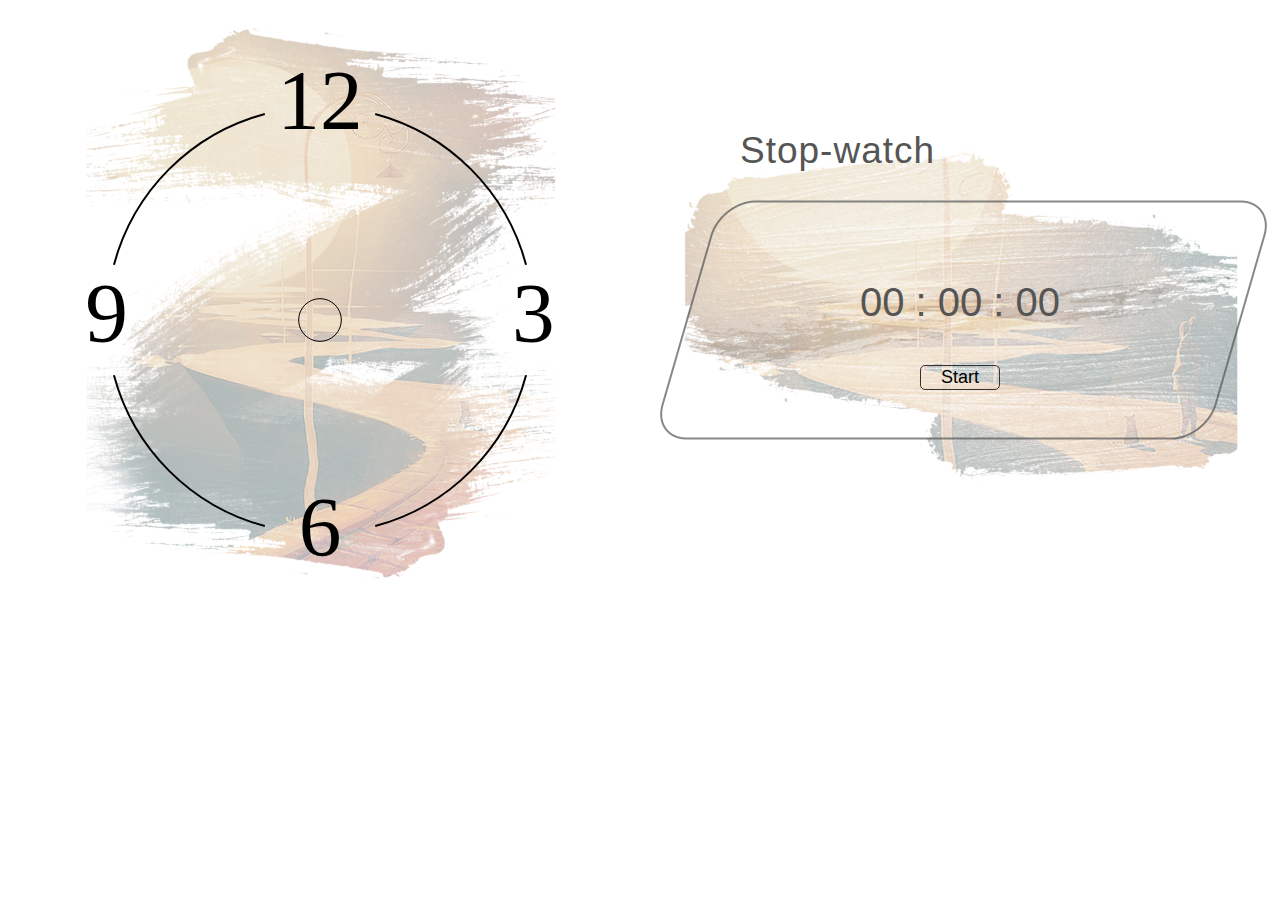
==== Index.html @ 9904d359 "Update Index.html" ====
<!DOCTYPE html>
<html lang="en">

<head>
	<meta charset="UTF-8">
	<meta name="viewport" content="width=device-width, initial-scale=1.0">
	<link rel="stylesheet" type="text/css" href="style.css">
	<link rel="preload" href="fonts/handlee-regular.ttf" as="font">
	


	<title>
		Clock
	</title>

</head>

<body>

<main>
	<audio class="tick">
		<source src="clock-tick.mp3" type="audio/mpeg">
	</audio>

	<canvas class="myCanvas_0" height="640" width="640" >
		Canvas not supportred.
	</canvas>

	<canvas class="myCanvas" height="640" width="640" >
		Canvas not supportred.
	</canvas>

	<canvas class="myCanvas_2" height="640" width="640" >
		Canvas not supportred.
	</canvas>

	<canvas class="myCanvas_3" height="640" width="640" >
		Canvas not supportred.
	</canvas>

	<div id="div_4">
		<div id="lap_div">
			<p> <strong>Lap 1: &nbsp&nbsp</strong> <span class="lap_no"> </span> </p>
			<p> <strong>Lap 2: &nbsp&nbsp</strong> <span class="lap_no"> </span></p>
			<p> <strong>Lap 3: &nbsp&nbsp</strong> <span class="lap_no"> </span></p>
			
		</div>
		<p class = "caption">
			Stop-watch
		</p>
		<p class="timer">
			00 : 00 : 00
		</p>
		<button class="start_button" onclick="start(event)">
			Start
		</button>
		<button class="resume_button" onclick="resume(event)">
			Resume
		</button>
		<button class="stop_button" onclick="stop(event)">
			Stop
		</button>
		<button class="reset_button" onclick="reset(event)">
			Reset
		</button>
		<button class="pause_button" onclick="pause(event)">
			Pause
		</button>
		<button class="lap_button" onclick="lap(event)">
			Lap
		</button>

	</div>
</main>


<script>
	
		var canvas = document.querySelector('.myCanvas');
		var canvas3 = document.querySelector('.myCanvas_3');
		var ctx = canvas.getContext("2d");
		var ctx3 = canvas3.getContext("2d");
		var radius = canvas.width/3;
		var audio = document.querySelector('.tick');
		audio.volume = 0.9;
		var num=1, temp = 50;


		ctx.translate(canvas.width/2, canvas.height/2);
		ctx3.translate(canvas.width/2, canvas.height/2); 
		

		setInterval(time,1000,ctx3,radius);
		drawclock(ctx, radius);
		numbers(ctx, radius);
		

		function drawclock(ctx, radius)
		{
			ctx.lineWidth = 2;

			ctx.beginPath();
			ctx.arc(0,0,radius,15*Math.PI/180,75*Math.PI/180);
			ctx.strokeStyle = "#000";
			ctx.stroke();
			ctx.closePath();

			ctx.beginPath();
			ctx.arc(0,0,radius,105*Math.PI/180,165*Math.PI/180);
			ctx.strokeStyle = "#000";
			ctx.stroke();
			ctx.closePath();

			ctx.beginPath();
			ctx.arc(0,0,radius,195*Math.PI/180,255*Math.PI/180);
			ctx.strokeStyle = "#000";
			ctx.stroke();
			ctx.closePath();

			ctx.beginPath();
			ctx.arc(0,0,radius,285*Math.PI/180,345*Math.PI/180);
			ctx.strokeStyle = "#000";
			ctx.stroke();
			ctx.closePath();

			ctx.beginPath();
			ctx.arc(0,0,radius*0.1,0,2*Math.PI);
			ctx.strokeStyle = "#000";				//the small circle at centre
			ctx.lineWidth = 1;
			ctx.stroke();

		}

		function numbers(ctx, radius)
		{
			ctx.textAlign = "center";
			ctx.textBaseline = "middle";
			ctx.font = radius*0.40 + "px handlee";
			ctx.fillStyle = "#000";

			for(num=3; num<13; num+=3)
			{
				var deg = num*Math.PI/6;

				ctx.rotate(deg);
				ctx.translate(0, -radius);
				ctx.rotate(-deg);
				ctx.fillText(num,0,0);
				ctx.rotate(deg);
				ctx.translate(0, radius);
				ctx.rotate(-deg);
			}
		}

		function time(ctx3, radius)
		{	

			var time = new Date();
			var hours = time.getHours();
			var min = time.getMinutes();
			var sec = time.getSeconds();
			var d = time.getDate(),supscript = 'th';
			

			audio.play();

			if(d==1)
				supscript = 'st';
			else if(d==2)
				supscript = 'nd';
			else if(d==3)
				supscript = 'rd';

			if(temp!=d)
			{
				ctx.rotate(5*Math.PI/6);
				ctx.translate(0,-radius*0.735);
				ctx.strokeStyle = "#000";		//current date code
				ctx.rotate(-5*Math.PI/6);
				ctx.fillStyle = "#fff";
				ctx.fillRect(0,0,44,22);
				ctx.strokeRect(0,0,44,22);
				ctx.rotate(5*Math.PI/6);
				//ctx.translate(0,radius*0.735);
				//ctx.rotate(-5*Math.PI/6);

				ctx.textAlign = "start";
				//ctx.rotate(5*Math.PI/6);
				ctx.translate(0, -radius*0.065);
				ctx.rotate(-5*Math.PI/6);			//updating the date
				ctx.font = radius*0.08 + "px handlee";
				ctx.fillStyle = "#000";
				ctx.fillText(d+supscript,0,0);
				ctx.rotate(5*Math.PI/6);
				ctx.translate(0, radius*0.8);
				ctx.rotate(-5*Math.PI/6);
				temp = d;
			}


			ctx3.fillStyle = "#fff"
			ctx3.fillRect(-canvas.width/2,-canvas.width/2,canvas.width,canvas.width);
			//document.getElementById('myCanvas_3').style.backgroundImage = "url('background.png')";
			//document.getElementById('myCanvas_3').style.opacity = 0.5;

			hours = hours % 12;
			hours = (hours*Math.PI/6) + (min*Math.PI/360) + (sec*Math.PI/21600);
			hands(ctx3, hours, radius*0.4, radius*0.06);

			min = (min*Math.PI/30) + (sec*Math.PI/1800);
			hands(ctx3, min, radius*0.7, radius*0.04);

			sec = (sec*Math.PI/30);
			hands_sec(ctx3, sec, radius*0.8, radius*0.009);

		}

		function hands(ctx3, pos, len, width)
		{
			
			ctx3.beginPath();
			ctx3.lineWidth = width;
			ctx3.strokeStyle = "#000";
			ctx3.moveTo(0,0);
			ctx3.rotate(pos);
			ctx3.lineTo(0, -len);
			ctx3.stroke();
			ctx3.rotate(-pos);

		}

		function hands_sec(ctx3, pos, len, width)
		{
			ctx3.beginPath();
			ctx3.lineWidth = width;
			ctx3.strokeStyle = "#d00";
			ctx3.rotate(pos);
			ctx3.moveTo(0,len/6);
			ctx3.lineTo(0, -len);
			ctx3.stroke();
			ctx3.rotate(-pos);

			ctx3.beginPath();
			ctx3.arc(0,0,radius*0.02,0,2*Math.PI);
			ctx3.fillStyle = "#d00";
			ctx3.fill();			

		}

// Stop-watch code starts ----

		var myTimer;
		var timer = document.querySelector('.timer');
		var start_ = document.querySelector('.start_button');
		var pause_ = document.querySelector('.pause_button');
		var lap_ = document.querySelector('.lap_button');
		var reset_ = document.querySelector('.reset_button');
		var resume_ = document.querySelector('.resume_button');
		var stop_ = document.querySelector('.stop_button');
		var sec_delay, min_delay, hours_delay;
		var count = 0,flag=1,flag2=1,check=1;
		var min_t = 0, hours_t = 0;

		function start(event)
		{
			var time_ref = new Date();
			var sec_ref = time_ref.getSeconds();
			
			start_.style.display = "none";

			pause_.style.display = "inline-block";
			document.getElementsByClassName('lap_no')[0].style.display = "inline";

			lap_.style.display = "inline-block";
			lap_div.style.display = "block";
			lap_div.className = "anim_div";

			timer.classList.toggle('anim');
			pause_.classList.toggle('anim_pause');
			
			myTimer = setInterval(diff,1000,sec_ref,0);
		}


		function diff(sec_ref,sec_delay)
		{
			var date_cur = new Date();
			var sec_cur = date_cur.getSeconds();
			var sec_final;

			if(sec_cur == 59)
				check = 0;

			if(flag == 0 || sec_cur == 0 || check == 0)
			{		
				flag = 0;
				check = 1;
				sec_cur += 60;
			}

			sec_final = (sec_cur - sec_ref + sec_delay) % 60;			

			if(sec_final == 0)
			{				
				min_t = (++min_t)%60;

				if(min_t == 0)
					hours_t = (++hours_t)%12;
			}

			//remove the previously appended zeroes
			sec_final = parseInt((sec_cur - sec_ref + sec_delay)%60, 10);	
			min_t = parseInt(min_t, 10);
			hours_t = parseInt(hours_t, 10);

			//prefix zero to single digits
			if(hours_t < 10)
				hours_t = "0" + hours_t;
			if(min_t < 10)
				min_t = "0" + min_t;
			if(sec_final < 10)
				sec_final = "0" + sec_final;

			
			timer.innerHTML = (hours_t).toString()+ " : " + (min_t).toString() + " : " + (sec_final).toString();
		}
		

		function lap(event)
		{
			
			var data = timer.innerHTML;
			var p = document.getElementsByClassName('lap_no');

			if(count == 0)
			{
				p[0].innerHTML = "   " + data;
				p[1].style.display = "inline"; 
				count++;
			}

			else if(count == 1)
			{
				p[1].innerHTML = "   " + data;
				p[2].style.display = "inline";
				count++;
			}

			else if(count == 2)
			{
				p[2].innerHTML = "   " + data;
				
				lap_.disabled = true;
				lap_.style.color = "#666";
				lap_.style.borderColor = "#666";
				lap_.style.cursor = "default";
				stop_.style.display = "inline-block";
				stop_.style.marginLeft = "-200px";
				pause_.style.display = "none";

				count++;
			}
		}
		
		
		function pause(event)
		{
			pause_.style.display = "none";
			lap_.style.display = "none";
			resume_.style.display = "inline-block";

			stop_.style.display = "inline-block";
			stop_.style.marginLeft = "0";

			clearInterval(myTimer);
			
			sec_delay = timer.innerHTML.slice(-2);
			sec_delay = parseInt(sec_delay,10);
		}


		function resume(event)
		{
			var date_cur = new Date();
			var sec_cur = date_cur.getSeconds();

			resume_.style.display = "none";
			pause_.style.display = "inline-block";
			pause_.style.marginLeft  = "-200px";
			
			lap_.style.display = "inline-block";
			stop_.style.display = "none";

			myTimer = setInterval(diff,1000,sec_cur,sec_delay);
		}


		function reset(event)
		{
			var i=0;
			count=0, min_t=0,hours_t=0;
			start_.style.display = "inline-block";
			
			timer.classList.toggle('anim');
			timer.innerHTML = "00 : 00 : 00";
			
			pause_.classList.toggle('anim_pause');

			reset_.style.display = "none";
			lap_.style.display = "none";
			lap_.style.color = "#000";
			lap_.style.borderColor = "#333";
			lap_.style.cursor = "pointer";
			lap_.disabled = false;

			lap_div.className = "anim_div_2";

			var p = document.getElementsByClassName('lap_no');
			while(i!=3)
			{
				p[i++].innerHTML = "";
			}
		}

		function stop(event)
		{
			stop_.style.display = "none";
			reset_.style.display = "inline-block";
			resume_.style.display = "none";
			lap_.style.display = "none";
			clearInterval(myTimer);
		}

		
	</script>
</body>
</html>
---- style.css ----
@charset "UTF-8";


/*@font-face
{
	font-family: 'Handlee';
	src: url('fonts/handlee-regular.ttf');
}*/

body
{
	margin: 0 0;
}

main
{
	display: flex;
	flex-direction: row;
	flex-wrap: wrap;
}

canvas
{
	width:90%;
	height: auto;
	max-width: 640px;
	max-height: 640px;
	left:0;
}

.myCanvas_0
{
	position: relative;
	visibility: hidden;
}

.myCanvas
{
	position: absolute;
	z-index: 50;
}

.myCanvas_2
{
	background-image: url("images/background2.png");
	background-size: contain;
	position: absolute;
	z-index: 40;
	opacity: 0.5;
}

.myCanvas_3
{
	position: absolute;
	z-index: 30;
}

#div_4
{
	background-image: url("images/bg.png");
	background-size: contain;
	background-repeat: no-repeat;
	height: 640px;
	width: 640px;
	text-align: center;
	font-family: handlee, arial, serif;
	color: black;
}

#lap_div
{
	display: none;
	position: absolute;
	margin-left: 380px;
	margin-top: 220px;
	font-size: 23px;
	text-align: left;
}

.lap_no
{
	display: none;
	color: #555;
}

p.caption
{
	position: absolute;
	font-size: 37px;
	text-align: left;
	color: #555;
	letter-spacing: 1px;
	margin-left: 100px;
	margin-top: 130px;
}

.timer
{
	margin-top: 43.75%;
	color: #555;
	font-size: 40px;

	transition: margin-left 1s, margin-top 1s, font-size 1s;
}

#lap_div > p
{
	color: #555;
}

/*aniamtion class for caption on pressing start*/
p.anim 							
{
	margin-left: -210px;
	margin-top: 250px;
	font-size: 37px;
}

/*aniamtion class for pause button on pressing start*/
.anim_pause						
{
	animation: pause_anim 1s 1;
	-webkit-animation-fill-mode: forwards;
	-moz-animation-fill-mode: forwards;
}

.anim_div
{
	animation: div_anim 1s 1;
	-webkit-animation-fill-mode: forwards;
	-moz-animation-fill-mode: forwards;
}

.anim_div_2
{
	animation: div_anim_2 0.6s 1;
	-webkit-animation-fill-mode: forwards;
	-moz-animation-fill-mode: forwards;
}

#div_4 > button
{
	background-color: rgba(255,255,255,0);
	border: 1px solid #333;
	border-radius: 5px;
	font-size: 18px;
	font-family: handlee, arial, serif;
	color: #000;
	min-width: 80px;
	cursor: pointer;
}

#div_4 > button:hover
{
	background-color: rgba(255,255,255,0.4);
}

#div_4 > button:active
{
	font-size: 17px;
	border-style: inset;
	outline-width: 0;
}

.start_button
{
	display: inline-block;
	font-size: 20px; !important
}

.pause_button
{
	display: none;
}

.lap_button
{
	display: none;
}

.stop_button
{
	display: none;
	margin-left: -200px;
}

.reset_button
{
	display: none;
	margin-left: -200px;
}

.resume_button
{
	display: none;
	margin-left: -200px;
}

.tick
{
	display: none;
	z-index: -1;
}

@keyframes pause_anim
{
	to
	{ 
		margin-left: -200px;
    }
}

@keyframes div_anim
{
	from
	{
		opacity: 0;
	}

	to
	{
		opacity: 1;
	}
}

@keyframes div_anim_2
{
	from
	{
		opacity: 1;
	}

	to
	{
		opacity: 0;
	}
}
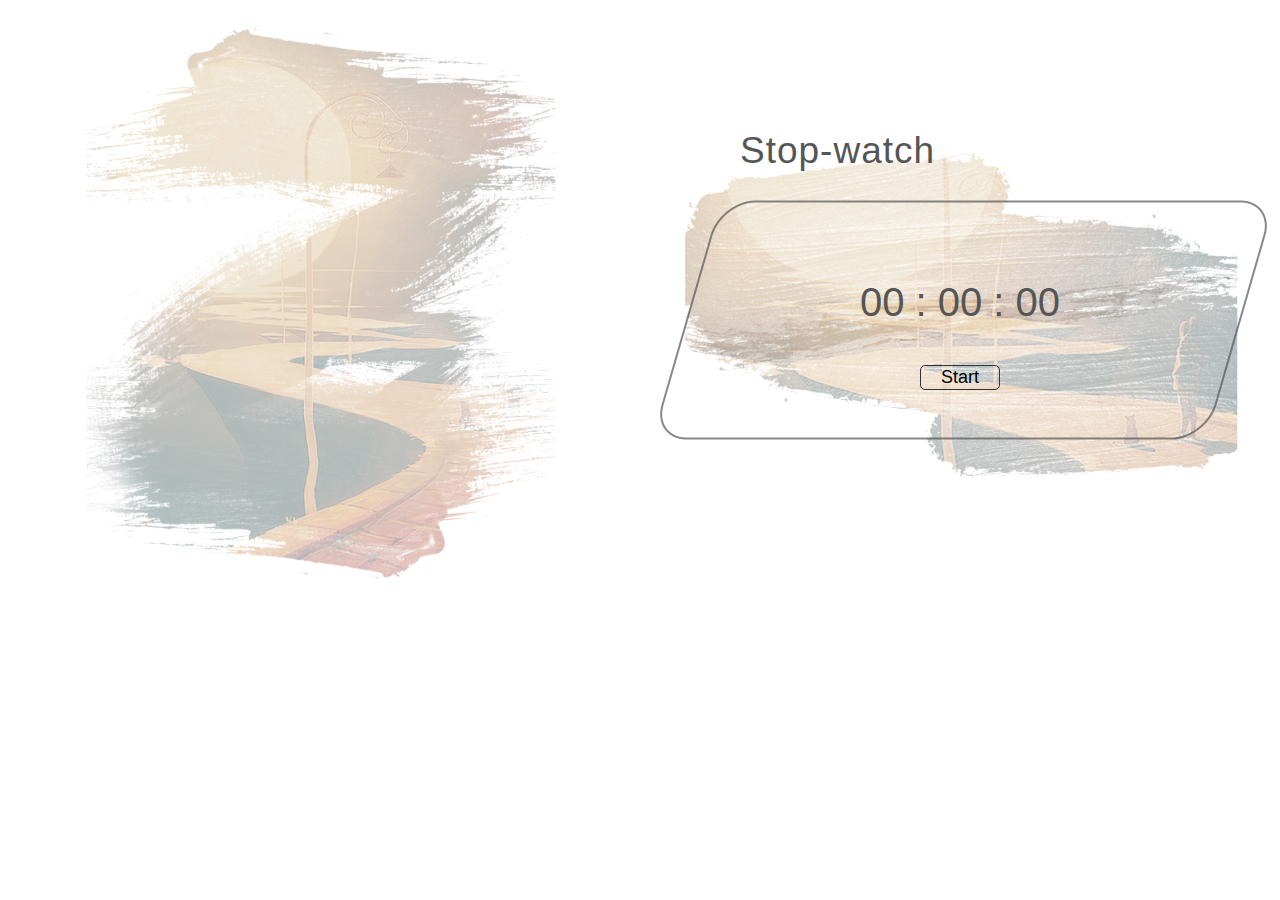
==== commit 91d3b336: "Update Index.html" ====
--- a/Index.html
+++ b/Index.html
@@ -73,365 +73,8 @@
 	</div>
 </main>
 
-
-<script>
+<script src="script.js">
+</script>
 	
-		var canvas = document.querySelector('.myCanvas');
-		var canvas3 = document.querySelector('.myCanvas_3');
-		var ctx = canvas.getContext("2d");
-		var ctx3 = canvas3.getContext("2d");
-		var radius = canvas.width/3;
-		var audio = document.querySelector('.tick');
-		audio.volume = 0.9;
-		var num=1, temp = 50;
-
-
-		ctx.translate(canvas.width/2, canvas.height/2);
-		ctx3.translate(canvas.width/2, canvas.height/2); 
-		
-
-		setInterval(time,1000,ctx3,radius);
-		drawclock(ctx, radius);
-		numbers(ctx, radius);
-		
-
-		function drawclock(ctx, radius)
-		{
-			ctx.lineWidth = 2;
-
-			ctx.beginPath();
-			ctx.arc(0,0,radius,15*Math.PI/180,75*Math.PI/180);
-			ctx.strokeStyle = "#000";
-			ctx.stroke();
-			ctx.closePath();
-
-			ctx.beginPath();
-			ctx.arc(0,0,radius,105*Math.PI/180,165*Math.PI/180);
-			ctx.strokeStyle = "#000";
-			ctx.stroke();
-			ctx.closePath();
-
-			ctx.beginPath();
-			ctx.arc(0,0,radius,195*Math.PI/180,255*Math.PI/180);
-			ctx.strokeStyle = "#000";
-			ctx.stroke();
-			ctx.closePath();
-
-			ctx.beginPath();
-			ctx.arc(0,0,radius,285*Math.PI/180,345*Math.PI/180);
-			ctx.strokeStyle = "#000";
-			ctx.stroke();
-			ctx.closePath();
-
-			ctx.beginPath();
-			ctx.arc(0,0,radius*0.1,0,2*Math.PI);
-			ctx.strokeStyle = "#000";				//the small circle at centre
-			ctx.lineWidth = 1;
-			ctx.stroke();
-
-		}
-
-		function numbers(ctx, radius)
-		{
-			ctx.textAlign = "center";
-			ctx.textBaseline = "middle";
-			ctx.font = radius*0.40 + "px handlee";
-			ctx.fillStyle = "#000";
-
-			for(num=3; num<13; num+=3)
-			{
-				var deg = num*Math.PI/6;
-
-				ctx.rotate(deg);
-				ctx.translate(0, -radius);
-				ctx.rotate(-deg);
-				ctx.fillText(num,0,0);
-				ctx.rotate(deg);
-				ctx.translate(0, radius);
-				ctx.rotate(-deg);
-			}
-		}
-
-		function time(ctx3, radius)
-		{	
-
-			var time = new Date();
-			var hours = time.getHours();
-			var min = time.getMinutes();
-			var sec = time.getSeconds();
-			var d = time.getDate(),supscript = 'th';
-			
-
-			audio.play();
-
-			if(d==1)
-				supscript = 'st';
-			else if(d==2)
-				supscript = 'nd';
-			else if(d==3)
-				supscript = 'rd';
-
-			if(temp!=d)
-			{
-				ctx.rotate(5*Math.PI/6);
-				ctx.translate(0,-radius*0.735);
-				ctx.strokeStyle = "#000";		//current date code
-				ctx.rotate(-5*Math.PI/6);
-				ctx.fillStyle = "#fff";
-				ctx.fillRect(0,0,44,22);
-				ctx.strokeRect(0,0,44,22);
-				ctx.rotate(5*Math.PI/6);
-				//ctx.translate(0,radius*0.735);
-				//ctx.rotate(-5*Math.PI/6);
-
-				ctx.textAlign = "start";
-				//ctx.rotate(5*Math.PI/6);
-				ctx.translate(0, -radius*0.065);
-				ctx.rotate(-5*Math.PI/6);			//updating the date
-				ctx.font = radius*0.08 + "px handlee";
-				ctx.fillStyle = "#000";
-				ctx.fillText(d+supscript,0,0);
-				ctx.rotate(5*Math.PI/6);
-				ctx.translate(0, radius*0.8);
-				ctx.rotate(-5*Math.PI/6);
-				temp = d;
-			}
-
-
-			ctx3.fillStyle = "#fff"
-			ctx3.fillRect(-canvas.width/2,-canvas.width/2,canvas.width,canvas.width);
-			//document.getElementById('myCanvas_3').style.backgroundImage = "url('background.png')";
-			//document.getElementById('myCanvas_3').style.opacity = 0.5;
-
-			hours = hours % 12;
-			hours = (hours*Math.PI/6) + (min*Math.PI/360) + (sec*Math.PI/21600);
-			hands(ctx3, hours, radius*0.4, radius*0.06);
-
-			min = (min*Math.PI/30) + (sec*Math.PI/1800);
-			hands(ctx3, min, radius*0.7, radius*0.04);
-
-			sec = (sec*Math.PI/30);
-			hands_sec(ctx3, sec, radius*0.8, radius*0.009);
-
-		}
-
-		function hands(ctx3, pos, len, width)
-		{
-			
-			ctx3.beginPath();
-			ctx3.lineWidth = width;
-			ctx3.strokeStyle = "#000";
-			ctx3.moveTo(0,0);
-			ctx3.rotate(pos);
-			ctx3.lineTo(0, -len);
-			ctx3.stroke();
-			ctx3.rotate(-pos);
-
-		}
-
-		function hands_sec(ctx3, pos, len, width)
-		{
-			ctx3.beginPath();
-			ctx3.lineWidth = width;
-			ctx3.strokeStyle = "#d00";
-			ctx3.rotate(pos);
-			ctx3.moveTo(0,len/6);
-			ctx3.lineTo(0, -len);
-			ctx3.stroke();
-			ctx3.rotate(-pos);
-
-			ctx3.beginPath();
-			ctx3.arc(0,0,radius*0.02,0,2*Math.PI);
-			ctx3.fillStyle = "#d00";
-			ctx3.fill();			
-
-		}
-
-// Stop-watch code starts ----
-
-		var myTimer;
-		var timer = document.querySelector('.timer');
-		var start_ = document.querySelector('.start_button');
-		var pause_ = document.querySelector('.pause_button');
-		var lap_ = document.querySelector('.lap_button');
-		var reset_ = document.querySelector('.reset_button');
-		var resume_ = document.querySelector('.resume_button');
-		var stop_ = document.querySelector('.stop_button');
-		var sec_delay, min_delay, hours_delay;
-		var count = 0,flag=1,flag2=1,check=1;
-		var min_t = 0, hours_t = 0;
-
-		function start(event)
-		{
-			var time_ref = new Date();
-			var sec_ref = time_ref.getSeconds();
-			
-			start_.style.display = "none";
-
-			pause_.style.display = "inline-block";
-			document.getElementsByClassName('lap_no')[0].style.display = "inline";
-
-			lap_.style.display = "inline-block";
-			lap_div.style.display = "block";
-			lap_div.className = "anim_div";
-
-			timer.classList.toggle('anim');
-			pause_.classList.toggle('anim_pause');
-			
-			myTimer = setInterval(diff,1000,sec_ref,0);
-		}
-
-
-		function diff(sec_ref,sec_delay)
-		{
-			var date_cur = new Date();
-			var sec_cur = date_cur.getSeconds();
-			var sec_final;
-
-			if(sec_cur == 59)
-				check = 0;
-
-			if(flag == 0 || sec_cur == 0 || check == 0)
-			{		
-				flag = 0;
-				check = 1;
-				sec_cur += 60;
-			}
-
-			sec_final = (sec_cur - sec_ref + sec_delay) % 60;			
-
-			if(sec_final == 0)
-			{				
-				min_t = (++min_t)%60;
-
-				if(min_t == 0)
-					hours_t = (++hours_t)%12;
-			}
-
-			//remove the previously appended zeroes
-			sec_final = parseInt((sec_cur - sec_ref + sec_delay)%60, 10);	
-			min_t = parseInt(min_t, 10);
-			hours_t = parseInt(hours_t, 10);
-
-			//prefix zero to single digits
-			if(hours_t < 10)
-				hours_t = "0" + hours_t;
-			if(min_t < 10)
-				min_t = "0" + min_t;
-			if(sec_final < 10)
-				sec_final = "0" + sec_final;
-
-			
-			timer.innerHTML = (hours_t).toString()+ " : " + (min_t).toString() + " : " + (sec_final).toString();
-		}
-		
-
-		function lap(event)
-		{
-			
-			var data = timer.innerHTML;
-			var p = document.getElementsByClassName('lap_no');
-
-			if(count == 0)
-			{
-				p[0].innerHTML = "   " + data;
-				p[1].style.display = "inline"; 
-				count++;
-			}
-
-			else if(count == 1)
-			{
-				p[1].innerHTML = "   " + data;
-				p[2].style.display = "inline";
-				count++;
-			}
-
-			else if(count == 2)
-			{
-				p[2].innerHTML = "   " + data;
-				
-				lap_.disabled = true;
-				lap_.style.color = "#666";
-				lap_.style.borderColor = "#666";
-				lap_.style.cursor = "default";
-				stop_.style.display = "inline-block";
-				stop_.style.marginLeft = "-200px";
-				pause_.style.display = "none";
-
-				count++;
-			}
-		}
-		
-		
-		function pause(event)
-		{
-			pause_.style.display = "none";
-			lap_.style.display = "none";
-			resume_.style.display = "inline-block";
-
-			stop_.style.display = "inline-block";
-			stop_.style.marginLeft = "0";
-
-			clearInterval(myTimer);
-			
-			sec_delay = timer.innerHTML.slice(-2);
-			sec_delay = parseInt(sec_delay,10);
-		}
-
-
-		function resume(event)
-		{
-			var date_cur = new Date();
-			var sec_cur = date_cur.getSeconds();
-
-			resume_.style.display = "none";
-			pause_.style.display = "inline-block";
-			pause_.style.marginLeft  = "-200px";
-			
-			lap_.style.display = "inline-block";
-			stop_.style.display = "none";
-
-			myTimer = setInterval(diff,1000,sec_cur,sec_delay);
-		}
-
-
-		function reset(event)
-		{
-			var i=0;
-			count=0, min_t=0,hours_t=0;
-			start_.style.display = "inline-block";
-			
-			timer.classList.toggle('anim');
-			timer.innerHTML = "00 : 00 : 00";
-			
-			pause_.classList.toggle('anim_pause');
-
-			reset_.style.display = "none";
-			lap_.style.display = "none";
-			lap_.style.color = "#000";
-			lap_.style.borderColor = "#333";
-			lap_.style.cursor = "pointer";
-			lap_.disabled = false;
-
-			lap_div.className = "anim_div_2";
-
-			var p = document.getElementsByClassName('lap_no');
-			while(i!=3)
-			{
-				p[i++].innerHTML = "";
-			}
-		}
-
-		function stop(event)
-		{
-			stop_.style.display = "none";
-			reset_.style.display = "inline-block";
-			resume_.style.display = "none";
-			lap_.style.display = "none";
-			clearInterval(myTimer);
-		}
-
-		
-	</script>
 </body>
 </html>
--- a/style.css
+++ b/style.css
@@ -171,6 +171,7 @@
 .pause_button
 {
 	display: none;
+	margin-left: 0;
 }
 
 .lap_button
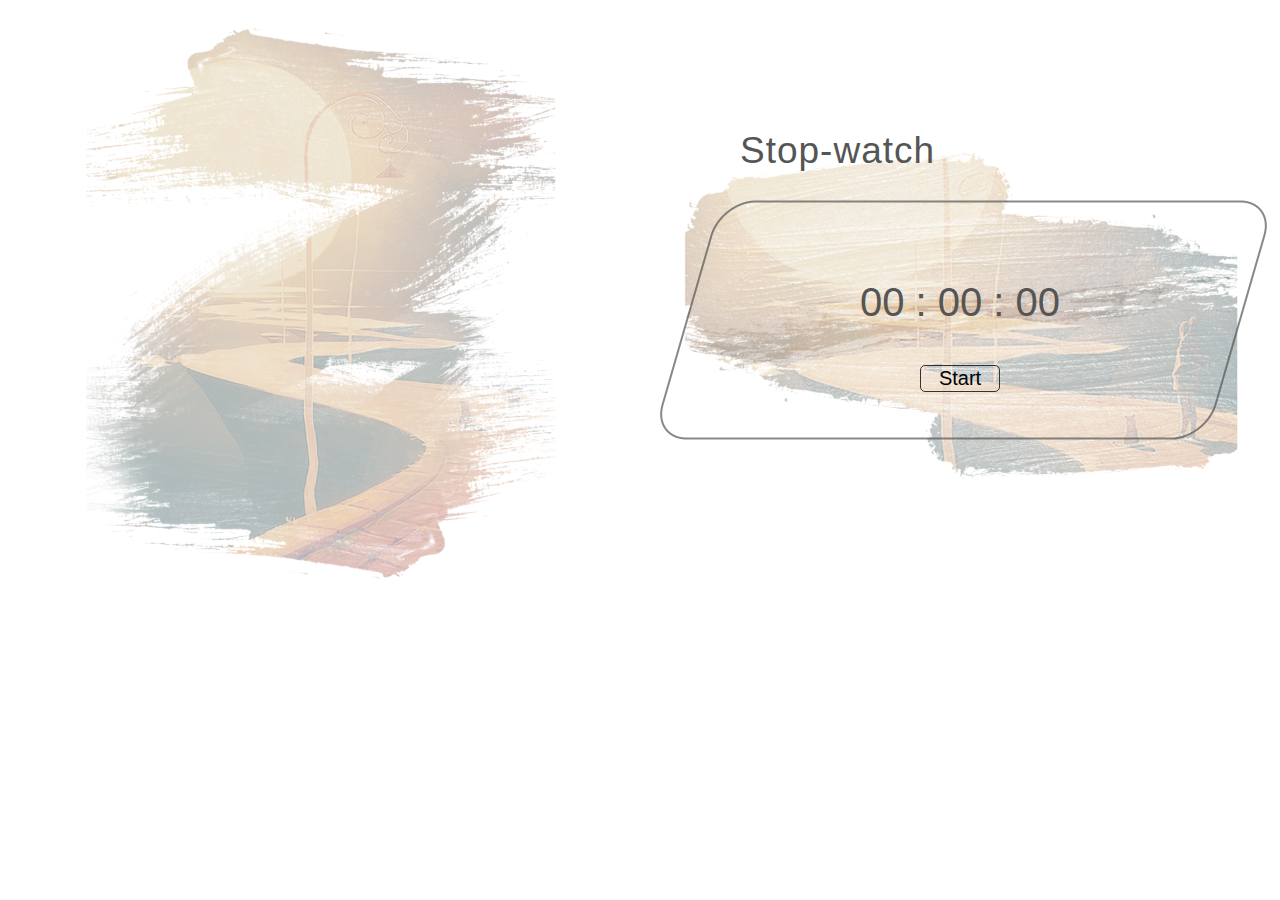
==== commit f9e486e4: "Update Index.html" ====
--- a/Index.html
+++ b/Index.html
@@ -6,8 +6,6 @@
 	<meta name="viewport" content="width=device-width, initial-scale=1.0">
 	<link rel="stylesheet" type="text/css" href="style.css">
 	<link rel="preload" href="fonts/handlee-regular.ttf" as="font">
-	
-
 
 	<title>
 		Clock
@@ -16,9 +14,13 @@
 </head>
 
 <body>
+	<div class="preload">
+		<center><img src="preloader.gif"></center>
+	</div>
 
 <main>
-	<audio class="tick">
+<div>
+	<audio class="tick" autoplay="autoplay">
 		<source src="clock-tick.mp3" type="audio/mpeg">
 	</audio>
 
@@ -37,12 +39,12 @@
 	<canvas class="myCanvas_3" height="640" width="640" >
 		Canvas not supportred.
 	</canvas>
-
-	<div id="div_4">
+</div>
+	<div class="div_4">
 		<div id="lap_div">
-			<p> <strong>Lap 1: &nbsp&nbsp</strong> <span class="lap_no"> </span> </p>
-			<p> <strong>Lap 2: &nbsp&nbsp</strong> <span class="lap_no"> </span></p>
-			<p> <strong>Lap 3: &nbsp&nbsp</strong> <span class="lap_no"> </span></p>
+			<p> <strong>Lap 1: &nbsp;&nbsp;</strong> <span class="lap_no"> </span> </p>
+			<p> <strong>Lap 2: &nbsp;&nbsp;</strong> <span class="lap_no"> </span></p>
+			<p> <strong>Lap 3: &nbsp;&nbsp;</strong> <span class="lap_no"> </span></p>
 			
 		</div>
 		<p class = "caption">
@@ -51,7 +53,7 @@
 		<p class="timer">
 			00 : 00 : 00
 		</p>
-		<button class="start_button" onclick="start(event)">
+		<button class="start_button" id="start" onclick="start(event)">
 			Start
 		</button>
 		<button class="resume_button" onclick="resume(event)">
@@ -75,6 +77,6 @@
 
 <script src="script.js">
 </script>
-	
+
 </body>
 </html>
--- a/style.css
+++ b/style.css
@@ -1,11 +1,31 @@
 @charset "UTF-8";
 
-
-/*@font-face
+@font-face
 {
 	font-family: 'Handlee';
 	src: url('fonts/handlee-regular.ttf');
-}*/
+}
+
+.preload
+{
+	display: none;
+	width: 100%;
+	height: 100vh;
+	line-height: 100vh;
+	position: fixed;
+	opacity: 1;
+	transition: opacity 0.7s 1;
+}
+
+.preload img
+{
+	vertical-align: middle;
+}
+
+.preload_2
+{
+	opacity: 0;
+}
 
 body
 {
@@ -17,6 +37,12 @@
 	display: flex;
 	flex-direction: row;
 	flex-wrap: wrap;
+	transition: opacity 1.7s 1;
+}
+
+.main_
+{
+	opacity: 1;
 }
 
 canvas
@@ -55,7 +81,7 @@
 	z-index: 30;
 }
 
-#div_4
+.div_4
 {
 	background-image: url("images/bg.png");
 	background-size: contain;
@@ -138,8 +164,9 @@
 	-moz-animation-fill-mode: forwards;
 }
 
-#div_4 > button
-{
+.div_4 > button
+{
+	display: none;
 	background-color: rgba(255,255,255,0);
 	border: 1px solid #333;
 	border-radius: 5px;
@@ -148,52 +175,35 @@
 	color: #000;
 	min-width: 80px;
 	cursor: pointer;
-}
-
-#div_4 > button:hover
+	-webkit-tap-highlight-color: transparent;
+}
+
+.div_4 > button:hover
 {
 	background-color: rgba(255,255,255,0.4);
 }
 
-#div_4 > button:active
-{
-	font-size: 17px;
+.div_4 > button:active
+{
+	font-size: 17px !important;
 	border-style: inset;
 	outline-width: 0;
 }
 
+#start
+{
+	font-size: 20px;
+}
+
 .start_button
 {
-	display: inline-block;
-	font-size: 20px; !important
-}
-
-.pause_button
-{
-	display: none;
-	margin-left: 0;
-}
-
-.lap_button
-{
-	display: none;
-}
-
-.stop_button
-{
-	display: none;
-	margin-left: -200px;
-}
-
-.reset_button
-{
-	display: none;
-	margin-left: -200px;
-}
-
-.resume_button
-{
-	display: none;
+	display: inline-block !important;
+	position: absolute;
+	margin-left: -40px;
+}
+
+.stop_button, .reset_button, .resume_button
+{
 	margin-left: -200px;
 }
 
